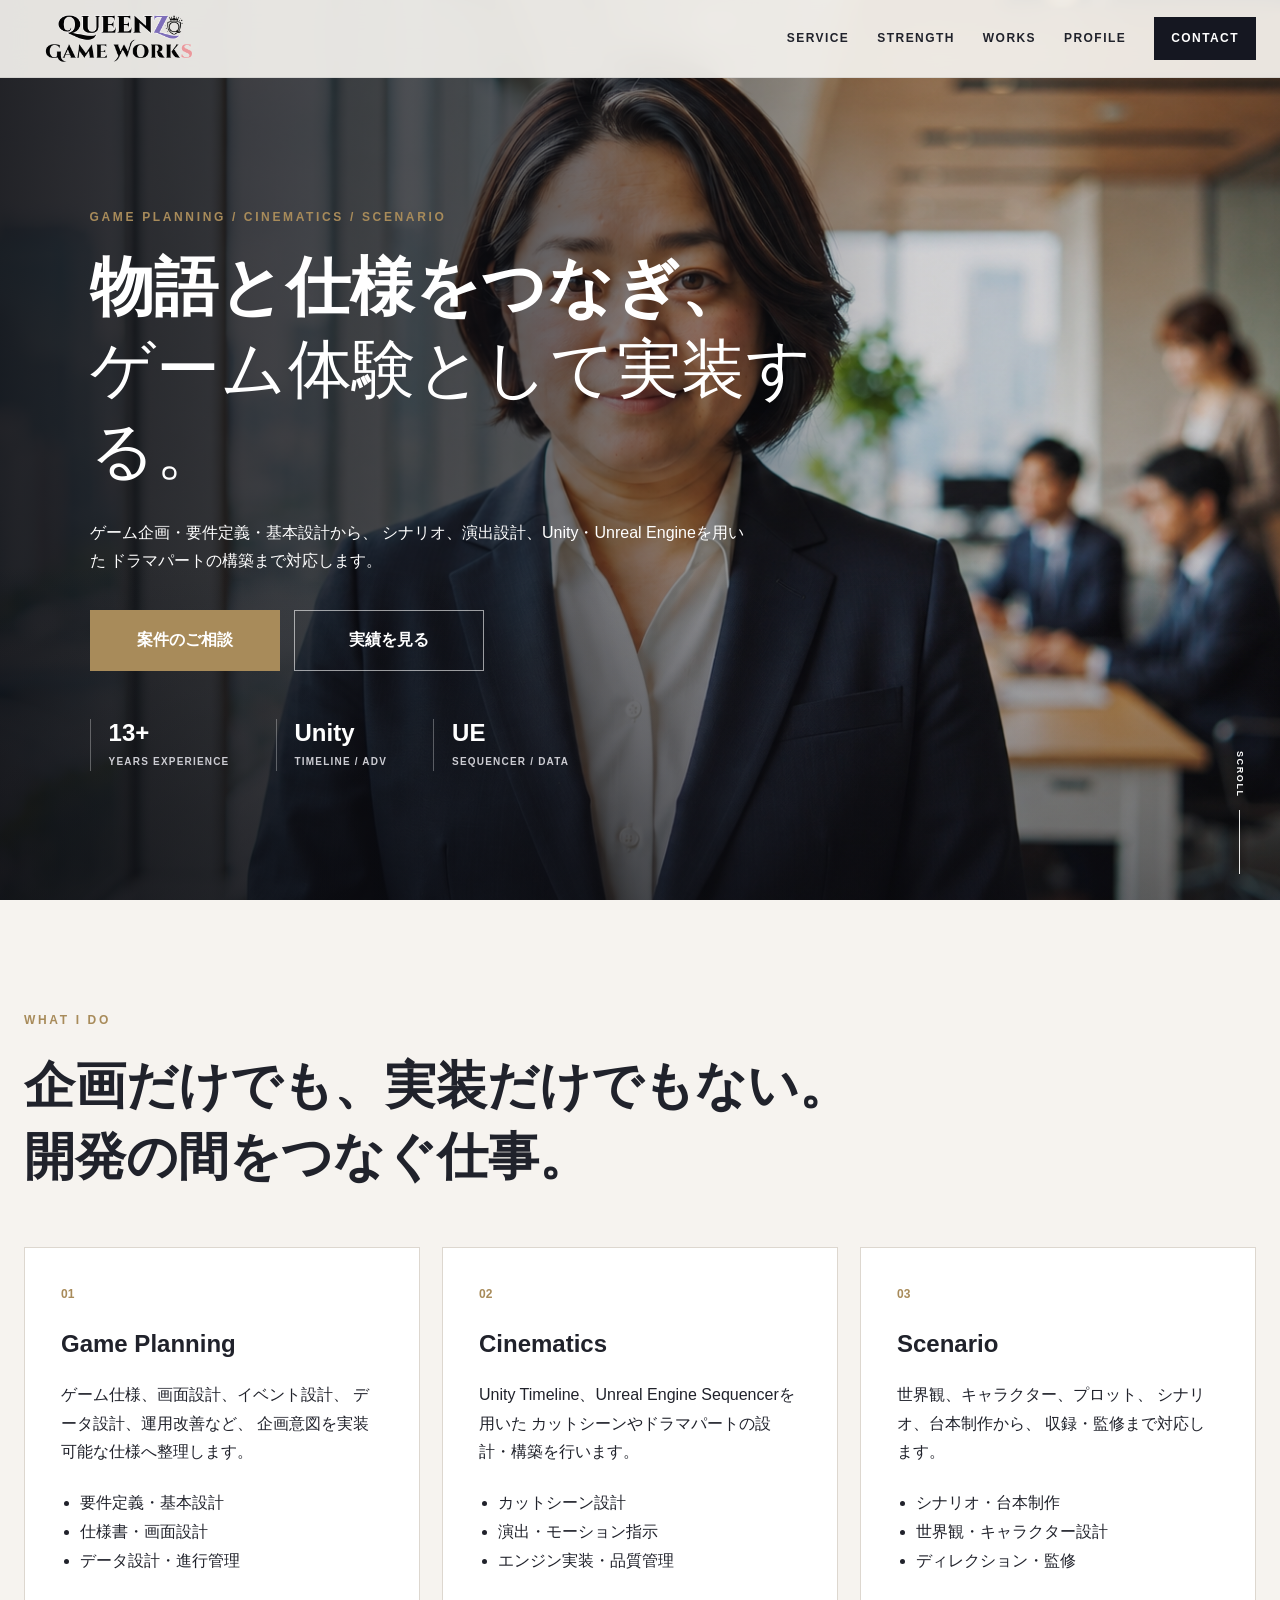
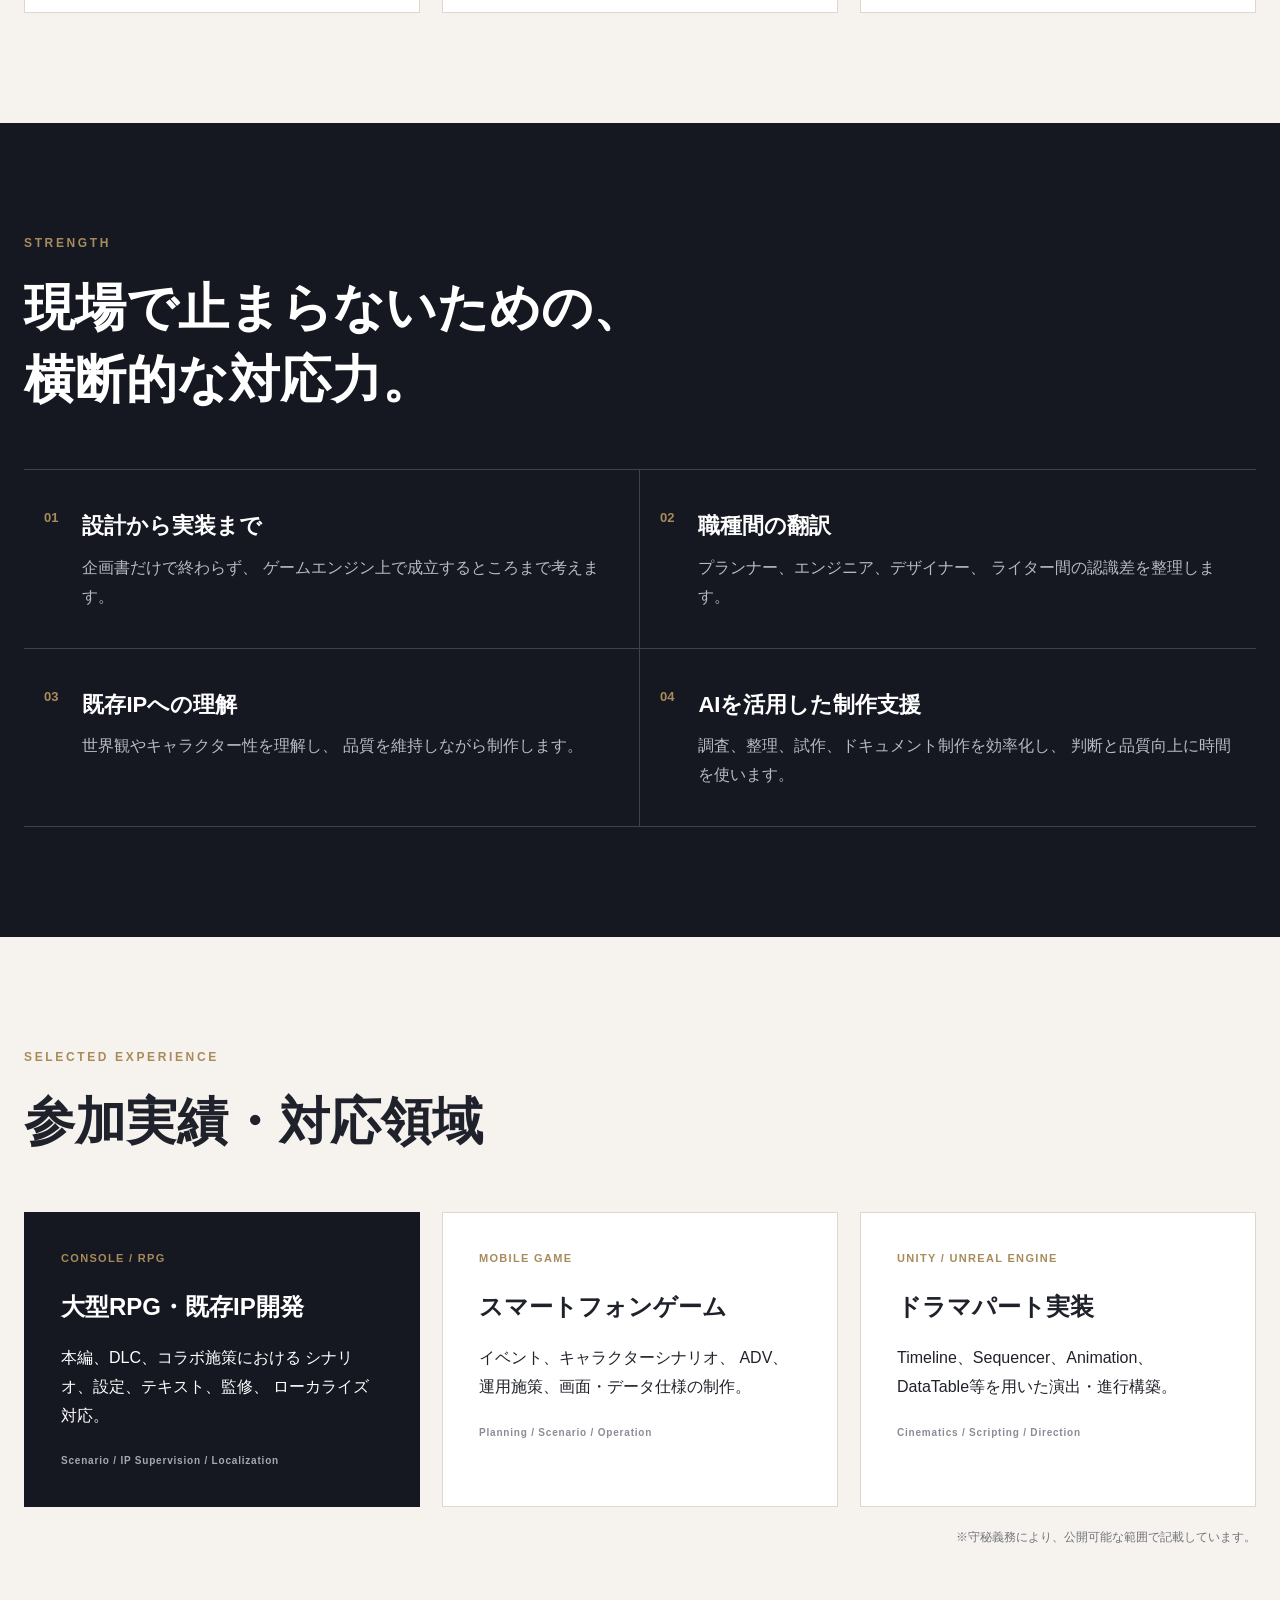
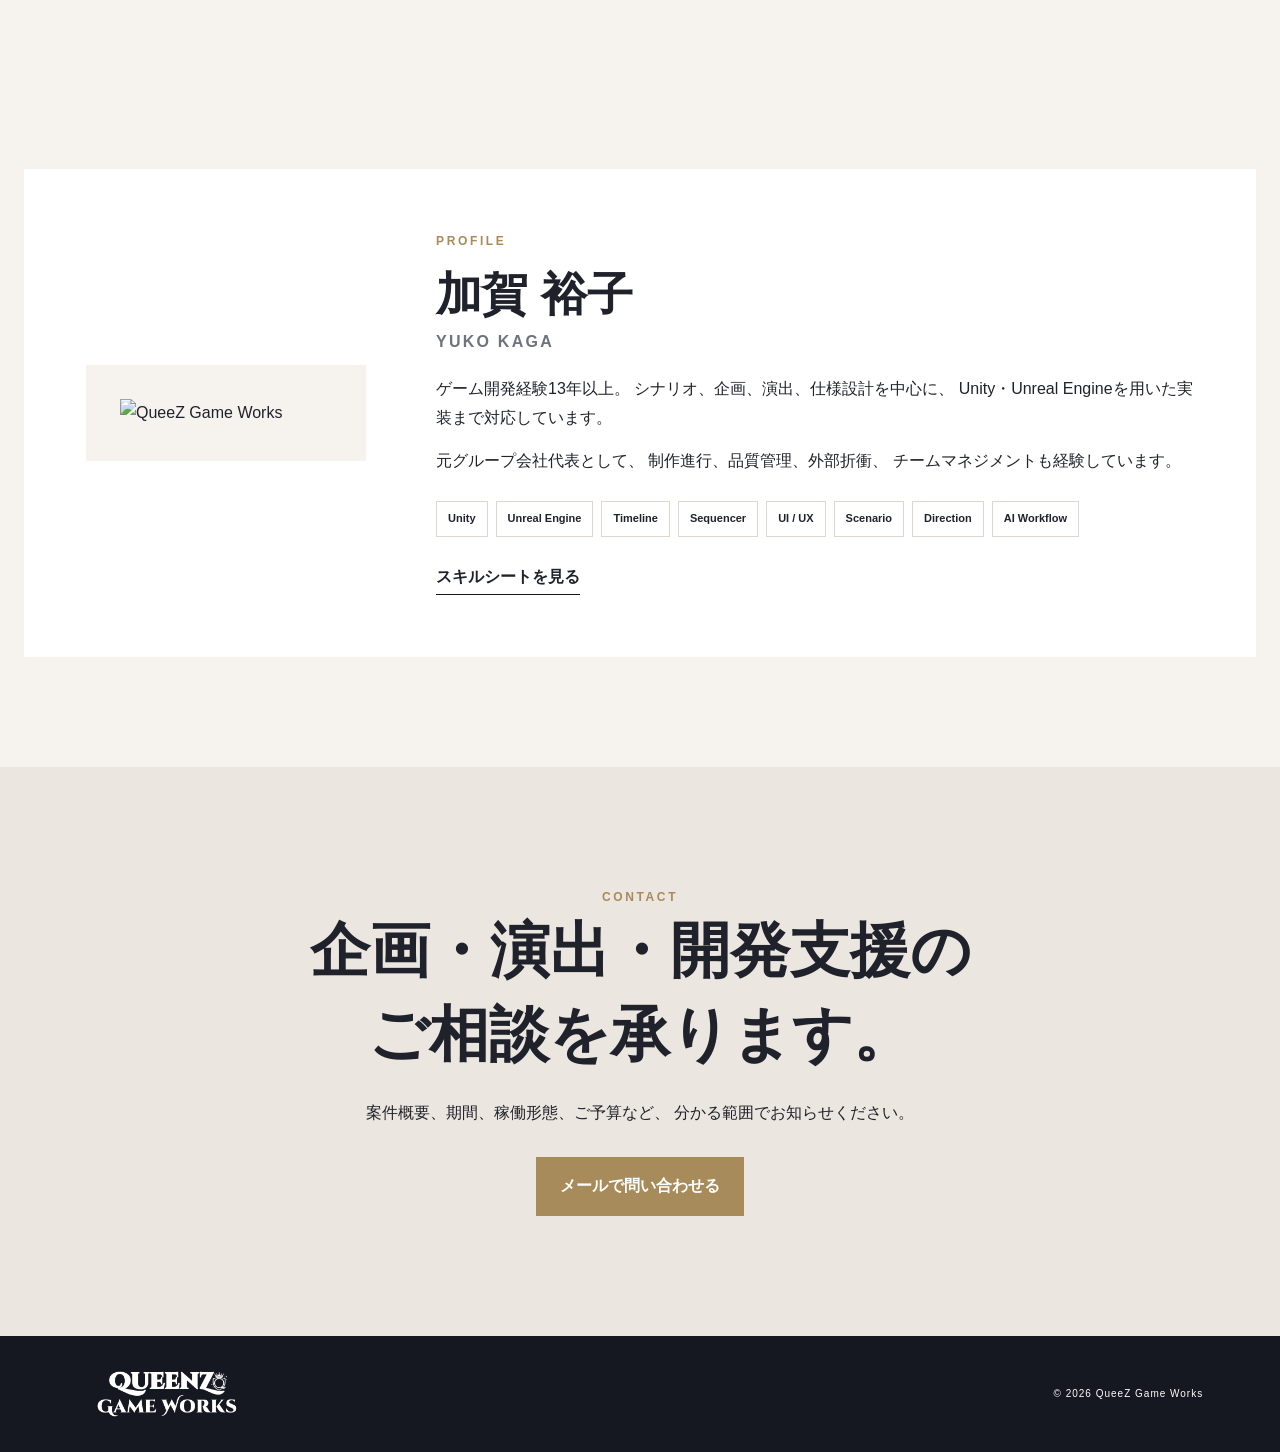
==== index.html @ e7b19c95 "LP作成中" ====
<!DOCTYPE html>
<html lang="ja">
<head>
  <meta charset="UTF-8">

  <meta
    name="viewport"
    content="width=device-width, initial-scale=1.0"
  >

  <meta
    name="description"
    content="QueeZ Game Worksは、ゲーム企画・シナリオ・カットシーン・Unity・Unreal Engineを中心に、ゲーム開発を支援するフリーランス事業です。"
  >

  <title>QueeZ Game Works</title>

  <link rel="stylesheet" href="style.css">
</head>

<body>

  <!-- ヘッダー -->
  <header class="site-header">

    <div class="header-inner">

      <a href="#top" class="header-logo">
        <img
          src="assets/logo.png"
          alt="QueeZ Game Works"
        >
      </a>

      <nav class="header-nav">
        <a href="#service">SERVICE</a>
        <a href="#strength">STRENGTH</a>
        <a href="#works">WORKS</a>
        <a href="#profile">PROFILE</a>
        <a href="#contact" class="contact-link">CONTACT</a>
      </nav>

      <button
        class="menu-button"
        type="button"
        aria-label="メニューを開く"
      >
        <span></span>
        <span></span>
        <span></span>
      </button>

    </div>

  </header>


  <main id="top">

    <!-- ヒーロー -->
    <section class="hero">

      <div class="hero-overlay"></div>

      <div class="hero-content">

        <p class="hero-label">
          GAME PLANNING / CINEMATICS / SCENARIO
        </p>

        <h1 class="hero-title">
          物語と仕様をつなぎ、<br>
          <span>ゲーム体験として実装する。</span>
        </h1>

        <p class="hero-description">
          ゲーム企画・要件定義・基本設計から、
          シナリオ、演出設計、Unity・Unreal Engineを用いた
          ドラマパートの構築まで対応します。
        </p>

        <div class="hero-buttons">

          <a href="#contact" class="button primary-button">
            案件のご相談
          </a>

          <a href="#works" class="button secondary-button">
            実績を見る
          </a>

        </div>

        <div class="hero-info">

          <div class="hero-info-item">
            <strong>13+</strong>
            <span>YEARS EXPERIENCE</span>
          </div>

          <div class="hero-info-item">
            <strong>Unity</strong>
            <span>TIMELINE / ADV</span>
          </div>

          <div class="hero-info-item">
            <strong>UE</strong>
            <span>SEQUENCER / DATA</span>
          </div>

        </div>

      </div>

      <a href="#service" class="scroll-guide">
        <span>SCROLL</span>
        <span class="scroll-line"></span>
      </a>

    </section>


    <!-- サービス -->
    <section class="section service-section" id="service">

      <div class="section-inner">

        <div class="section-heading">
          <p class="section-label">WHAT I DO</p>

          <h2>
            企画だけでも、実装だけでもない。<br>
            開発の間をつなぐ仕事。
          </h2>
        </div>

        <div class="service-grid">

          <article class="service-card">
            <p class="card-number">01</p>

            <h3>Game Planning</h3>

            <p>
              ゲーム仕様、画面設計、イベント設計、
              データ設計、運用改善など、
              企画意図を実装可能な仕様へ整理します。
            </p>

            <ul>
              <li>要件定義・基本設計</li>
              <li>仕様書・画面設計</li>
              <li>データ設計・進行管理</li>
            </ul>
          </article>

          <article class="service-card">
            <p class="card-number">02</p>

            <h3>Cinematics</h3>

            <p>
              Unity Timeline、Unreal Engine Sequencerを用いた
              カットシーンやドラマパートの設計・構築を行います。
            </p>

            <ul>
              <li>カットシーン設計</li>
              <li>演出・モーション指示</li>
              <li>エンジン実装・品質管理</li>
            </ul>
          </article>

          <article class="service-card">
            <p class="card-number">03</p>

            <h3>Scenario</h3>

            <p>
              世界観、キャラクター、プロット、
              シナリオ、台本制作から、
              収録・監修まで対応します。
            </p>

            <ul>
              <li>シナリオ・台本制作</li>
              <li>世界観・キャラクター設計</li>
              <li>ディレクション・監修</li>
            </ul>
          </article>

        </div>

      </div>

    </section>


    <!-- 強み -->
    <section class="section strength-section" id="strength">

      <div class="section-inner">

        <div class="section-heading light-heading">
          <p class="section-label">STRENGTH</p>

          <h2>
            現場で止まらないための、<br>
            横断的な対応力。
          </h2>
        </div>

        <div class="strength-grid">

          <article class="strength-item">
            <span>01</span>

            <div>
              <h3>設計から実装まで</h3>
              <p>
                企画書だけで終わらず、
                ゲームエンジン上で成立するところまで考えます。
              </p>
            </div>
          </article>

          <article class="strength-item">
            <span>02</span>

            <div>
              <h3>職種間の翻訳</h3>
              <p>
                プランナー、エンジニア、デザイナー、
                ライター間の認識差を整理します。
              </p>
            </div>
          </article>

          <article class="strength-item">
            <span>03</span>

            <div>
              <h3>既存IPへの理解</h3>
              <p>
                世界観やキャラクター性を理解し、
                品質を維持しながら制作します。
              </p>
            </div>
          </article>

          <article class="strength-item">
            <span>04</span>

            <div>
              <h3>AIを活用した制作支援</h3>
              <p>
                調査、整理、試作、ドキュメント制作を効率化し、
                判断と品質向上に時間を使います。
              </p>
            </div>
          </article>

        </div>

      </div>

    </section>


    <!-- 実績 -->
    <section class="section works-section" id="works">

      <div class="section-inner">

        <div class="section-heading">
          <p class="section-label">SELECTED EXPERIENCE</p>

          <h2>参加実績・対応領域</h2>
        </div>

        <div class="works-grid">

          <article class="works-card featured-card">

            <p class="works-category">CONSOLE / RPG</p>

            <h3>大型RPG・既存IP開発</h3>

            <p>
              本編、DLC、コラボ施策における
              シナリオ、設定、テキスト、監修、
              ローカライズ対応。
            </p>

            <span>
              Scenario / IP Supervision / Localization
            </span>

          </article>

          <article class="works-card">

            <p class="works-category">MOBILE GAME</p>

            <h3>スマートフォンゲーム</h3>

            <p>
              イベント、キャラクターシナリオ、
              ADV、運用施策、画面・データ仕様の制作。
            </p>

            <span>
              Planning / Scenario / Operation
            </span>

          </article>

          <article class="works-card">

            <p class="works-category">UNITY / UNREAL ENGINE</p>

            <h3>ドラマパート実装</h3>

            <p>
              Timeline、Sequencer、Animation、
              DataTable等を用いた演出・進行構築。
            </p>

            <span>
              Cinematics / Scripting / Direction
            </span>

          </article>

        </div>

        <p class="works-note">
          ※守秘義務により、公開可能な範囲で記載しています。
        </p>

      </div>

    </section>


    <!-- プロフィール -->
    <section class="section profile-section" id="profile">

      <div class="section-inner">

        <div class="profile-box">

          <div class="profile-logo-box">
            <img
              src="assets/logo-mark.png"
              alt="QueeZ Game Works"
            >
          </div>

          <div class="profile-content">

            <p class="section-label">PROFILE</p>

            <h2>
              加賀 裕子
              <span>YUKO KAGA</span>
            </h2>

            <p>
              ゲーム開発経験13年以上。
              シナリオ、企画、演出、仕様設計を中心に、
              Unity・Unreal Engineを用いた実装まで対応しています。
            </p>

            <p>
              元グループ会社代表として、
              制作進行、品質管理、外部折衝、
              チームマネジメントも経験しています。
            </p>

            <div class="skill-list">
              <span>Unity</span>
              <span>Unreal Engine</span>
              <span>Timeline</span>
              <span>Sequencer</span>
              <span>UI / UX</span>
              <span>Scenario</span>
              <span>Direction</span>
              <span>AI Workflow</span>
            </div>

            <a
              href="assets/skill-sheet.pdf"
              class="text-link"
              target="_blank"
            >
              スキルシートを見る
            </a>

          </div>

        </div>

      </div>

    </section>


    <!-- 問い合わせ -->
    <section class="contact-section" id="contact">

      <div class="contact-inner">

        <p class="section-label">CONTACT</p>

        <h2>
          企画・演出・開発支援の<br>
          ご相談を承ります。
        </h2>

        <p>
          案件概要、期間、稼働形態、ご予算など、
          分かる範囲でお知らせください。
        </p>

        <a
          href="mailto:your-email@example.com"
          class="button primary-button"
        >
          メールで問い合わせる
        </a>

      </div>

    </section>

  </main>


  <!-- フッター -->
  <footer class="site-footer">

    <img
      src="assets/logo.png"
      alt="QueeZ Game Works"
    >

    <p>
      © 2026 QueeZ Game Works
    </p>

  </footer>


  <script src="script.js"></script>

</body>
</html>
---- style.css ----
:root {
  --color-bg: #f6f3ef;
  --color-white: #ffffff;
  --color-dark: #151721;
  --color-dark-soft: #242733;
  --color-text: #20222b;
  --color-muted: #70727c;
  --color-accent: #a88b5a;
  --color-border: #ddd7cf;
  --header-height: 78px;
}

* {
  box-sizing: border-box;
}

html {
  scroll-behavior: smooth;
}

body {
  margin: 0;
  color: var(--color-text);
  background: var(--color-bg);
  font-family:
    "Noto Sans JP",
    "Yu Gothic",
    "Meiryo",
    sans-serif;
  line-height: 1.8;
}

img {
  display: block;
  max-width: 100%;
}

a {
  color: inherit;
  text-decoration: none;
}

button {
  font: inherit;
}

.site-header {
  position: fixed;
  top: 0;
  right: 0;
  left: 0;
  z-index: 100;
  height: var(--header-height);
  background: rgba(246, 243, 239, 0.92);
  border-bottom: 1px solid rgba(21, 23, 33, 0.08);
  backdrop-filter: blur(14px);
}

.header-inner {
  display: flex;
  align-items: center;
  justify-content: space-between;
  width: min(1240px, calc(100% - 48px));
  height: 100%;
  margin: 0 auto;
}

.header-logo {
  display: flex;
  align-items: center;
  width: 190px;
  min-height: 44px;
}

.header-logo img {
  width: 100%;
  height: auto;
}

.header-nav {
  display: flex;
  align-items: center;
  gap: 28px;
  font-size: 12px;
  font-weight: 700;
  letter-spacing: 0.12em;
}

.header-nav a {
  position: relative;
  padding: 8px 0;
}

.header-nav a::after {
  position: absolute;
  right: 0;
  bottom: 0;
  left: 0;
  height: 1px;
  content: "";
  background: var(--color-accent);
  transform: scaleX(0);
  transform-origin: right;
  transition: transform 0.25s ease;
}

.header-nav a:hover::after {
  transform: scaleX(1);
  transform-origin: left;
}

.header-nav .contact-link {
  padding: 11px 17px;
  color: var(--color-white);
  background: var(--color-dark);
}

.header-nav .contact-link::after {
  display: none;
}

.menu-button {
  display: none;
  width: 42px;
  padding: 8px;
  border: 0;
  background: transparent;
  cursor: pointer;
}

.menu-button span {
  display: block;
  height: 1px;
  margin: 7px 0;
  background: var(--color-dark);
}

.hero {
  position: relative;
  display: flex;
  min-height: 760px;
  height: 100vh;
  padding: calc(var(--header-height) + 72px) 7vw 72px;
  color: var(--color-white);
  background:
    linear-gradient(
      90deg,
      rgba(10, 11, 16, 0.9) 0%,
      rgba(10, 11, 16, 0.68) 38%,
      rgba(10, 11, 16, 0.18) 72%
    ),
    url("assets/hero.png") center / cover no-repeat;
  align-items: center;
}

.hero-overlay {
  position: absolute;
  inset: 0;
  background:
    linear-gradient(
      0deg,
      rgba(10, 11, 16, 0.45),
      rgba(10, 11, 16, 0) 38%
    );
}

.hero-content {
  position: relative;
  z-index: 2;
  width: min(760px, 100%);
}

.hero-label,
.section-label {
  margin: 0 0 18px;
  color: var(--color-accent);
  font-size: 12px;
  font-weight: 700;
  letter-spacing: 0.22em;
}

.hero-title {
  margin: 0 0 26px;
  font-size: clamp(42px, 5vw, 76px);
  line-height: 1.28;
  letter-spacing: 0.01em;
}

.hero-title span {
  font-weight: 500;
}

.hero-description {
  max-width: 660px;
  margin: 0;
  font-size: 16px;
}

.hero-buttons {
  display: flex;
  gap: 14px;
  margin-top: 34px;
}

.button {
  display: inline-flex;
  align-items: center;
  justify-content: center;
  min-width: 190px;
  padding: 15px 24px;
  font-weight: 700;
  transition:
    transform 0.25s ease,
    opacity 0.25s ease;
}

.button:hover {
  transform: translateY(-2px);
  opacity: 0.9;
}

.primary-button {
  color: var(--color-white);
  background: var(--color-accent);
}

.secondary-button {
  color: var(--color-white);
  border: 1px solid rgba(255, 255, 255, 0.58);
}

.hero-info {
  display: flex;
  gap: 46px;
  margin-top: 48px;
}

.hero-info-item {
  padding-left: 18px;
  border-left: 1px solid rgba(255, 255, 255, 0.3);
}

.hero-info-item strong {
  display: block;
  font-size: 24px;
  line-height: 1.2;
}

.hero-info-item span {
  display: block;
  margin-top: 5px;
  color: #ccccd2;
  font-size: 10px;
  font-weight: 600;
  letter-spacing: 0.12em;
}

.scroll-guide {
  position: absolute;
  right: 32px;
  bottom: 26px;
  z-index: 2;
  display: flex;
  align-items: center;
  gap: 12px;
  font-size: 9px;
  font-weight: 700;
  letter-spacing: 0.18em;
  writing-mode: vertical-rl;
}

.scroll-line {
  width: 1px;
  height: 64px;
  background: rgba(255, 255, 255, 0.9);
}

.section {
  padding: 110px 24px;
}

.section-inner {
  width: min(1240px, 100%);
  margin: 0 auto;
}

.section-heading {
  margin-bottom: 54px;
}

.section-heading h2 {
  margin: 0;
  font-size: clamp(30px, 4vw, 52px);
  line-height: 1.4;
}

.service-grid {
  display: grid;
  grid-template-columns: repeat(3, 1fr);
  gap: 22px;
}

.service-card {
  padding: 36px;
  background: var(--color-white);
  border: 1px solid var(--color-border);
}

.card-number {
  margin: 0;
  color: var(--color-accent);
  font-size: 12px;
  font-weight: 700;
}

.service-card h3 {
  margin: 16px 0;
  font-size: 24px;
}

.service-card p {
  margin: 0;
}

.service-card ul {
  margin: 22px 0 0;
  padding-left: 1.2em;
}

.strength-section {
  color: var(--color-white);
  background: var(--color-dark);
}

.strength-grid {
  display: grid;
  grid-template-columns: 1fr 1fr;
  border-top: 1px solid #40424c;
}

.strength-item {
  display: flex;
  gap: 24px;
  padding: 36px 20px;
  border-bottom: 1px solid #40424c;
}

.strength-item:nth-child(odd) {
  border-right: 1px solid #40424c;
}

.strength-item > span {
  color: var(--color-accent);
  font-size: 13px;
  font-weight: 700;
}

.strength-item h3 {
  margin: 0 0 8px;
  font-size: 22px;
}

.strength-item p {
  margin: 0;
  color: #b9bac1;
}

.works-grid {
  display: grid;
  grid-template-columns: repeat(3, 1fr);
  gap: 22px;
}

.works-card {
  padding: 36px;
  background: var(--color-white);
  border: 1px solid var(--color-border);
}

.featured-card {
  color: var(--color-white);
  background: var(--color-dark);
  border-color: var(--color-dark);
}

.works-category {
  margin: 0;
  color: var(--color-accent);
  font-size: 11px;
  font-weight: 700;
  letter-spacing: 0.12em;
}

.works-card h3 {
  margin: 16px 0;
  font-size: 24px;
}

.works-card > span {
  display: block;
  margin-top: 22px;
  color: #8a8c94;
  font-size: 10px;
  font-weight: 600;
  letter-spacing: 0.08em;
}

.featured-card > span {
  color: #a8a9af;
}

.works-note {
  margin: 20px 0 0;
  color: var(--color-muted);
  font-size: 12px;
  text-align: right;
}

.profile-box {
  display: grid;
  grid-template-columns: 280px 1fr;
  gap: 70px;
  padding: 62px;
  background: var(--color-white);
  align-items: center;
}

.profile-logo-box {
  padding: 34px;
  background: var(--color-bg);
}

.profile-logo-box img {
  width: 100%;
  height: auto;
}

.profile-content h2 {
  margin: 0 0 24px;
  font-size: 46px;
  line-height: 1.2;
}

.profile-content h2 span {
  display: block;
  margin-top: 10px;
  color: var(--color-muted);
  font-size: 16px;
  letter-spacing: 0.14em;
}

.profile-content p {
  margin: 0 0 14px;
}

.skill-list {
  display: flex;
  flex-wrap: wrap;
  gap: 8px;
  margin: 26px 0;
}

.skill-list span {
  padding: 7px 11px;
  border: 1px solid var(--color-border);
  font-size: 11px;
  font-weight: 700;
}

.text-link {
  display: inline-block;
  padding-bottom: 2px;
  font-weight: 700;
  border-bottom: 1px solid var(--color-dark);
}

.contact-section {
  padding: 120px 24px;
  text-align: center;
  background: #ebe6df;
}

.contact-inner {
  width: min(900px, 100%);
  margin: 0 auto;
}

.contact-inner h2 {
  margin: 0 0 22px;
  font-size: clamp(36px, 5vw, 60px);
  line-height: 1.4;
}

.contact-inner p {
  margin: 0;
}

.contact-inner .button {
  margin-top: 30px;
}

.site-footer {
  display: flex;
  align-items: center;
  justify-content: space-between;
  padding: 30px max(6vw, 24px);
  color: var(--color-white);
  background: var(--color-dark);
}

.site-footer img {
  width: 180px;
  filter: brightness(0) invert(1);
}

.site-footer p {
  margin: 0;
  font-size: 10px;
  letter-spacing: 0.1em;
}

@media (max-width: 900px) {
  .header-nav {
    display: none;
  }

  .menu-button {
    display: block;
  }

  .service-grid,
  .works-grid,
  .strength-grid {
    grid-template-columns: 1fr;
  }

  .strength-item:nth-child(odd) {
    border-right: 0;
  }

  .profile-box {
    grid-template-columns: 1fr;
    gap: 34px;
  }

  .profile-logo-box {
    width: 190px;
  }
}

@media (max-width: 640px) {
  :root {
    --header-height: 66px;
  }

  .header-inner {
    width: min(100% - 28px, 1240px);
  }

  .header-logo {
    width: 150px;
  }

  .hero {
    min-height: 720px;
    padding: calc(var(--header-height) + 56px) 22px 54px;
    background-position: 62% center;
  }

  .hero-title {
    font-size: 38px;
  }

  .hero-description {
    font-size: 14px;
  }

  .hero-buttons {
    flex-direction: column;
    align-items: flex-start;
  }

  .hero-info {
    gap: 18px;
  }

  .hero-info-item {
    padding-left: 12px;
  }

  .hero-info-item strong {
    font-size: 18px;
  }

  .scroll-guide {
    display: none;
  }

  .section {
    padding: 78px 20px;
  }

  .service-card,
  .works-card {
    padding: 28px;
  }

  .profile-box {
    padding: 30px;
  }

  .profile-content h2 {
    font-size: 38px;
  }

  .site-footer {
    flex-direction: column;
    gap: 18px;
  }
}
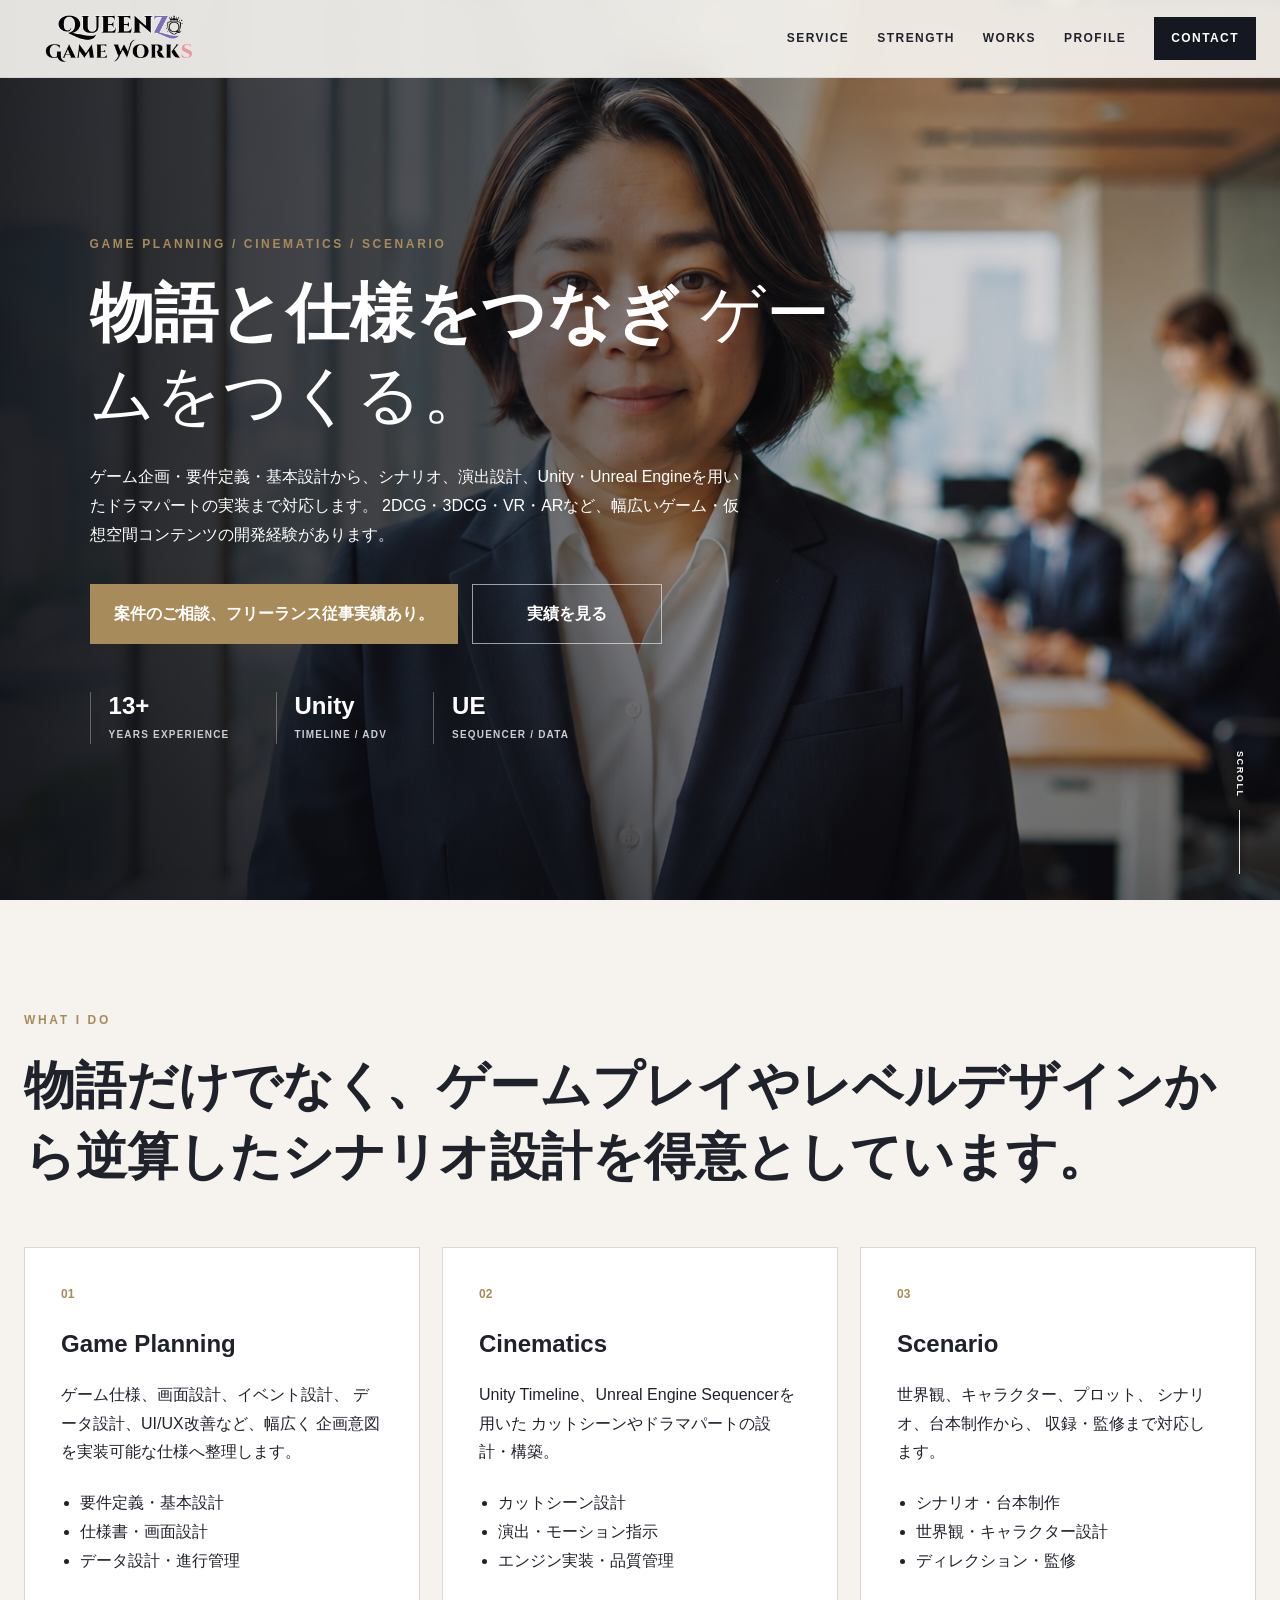
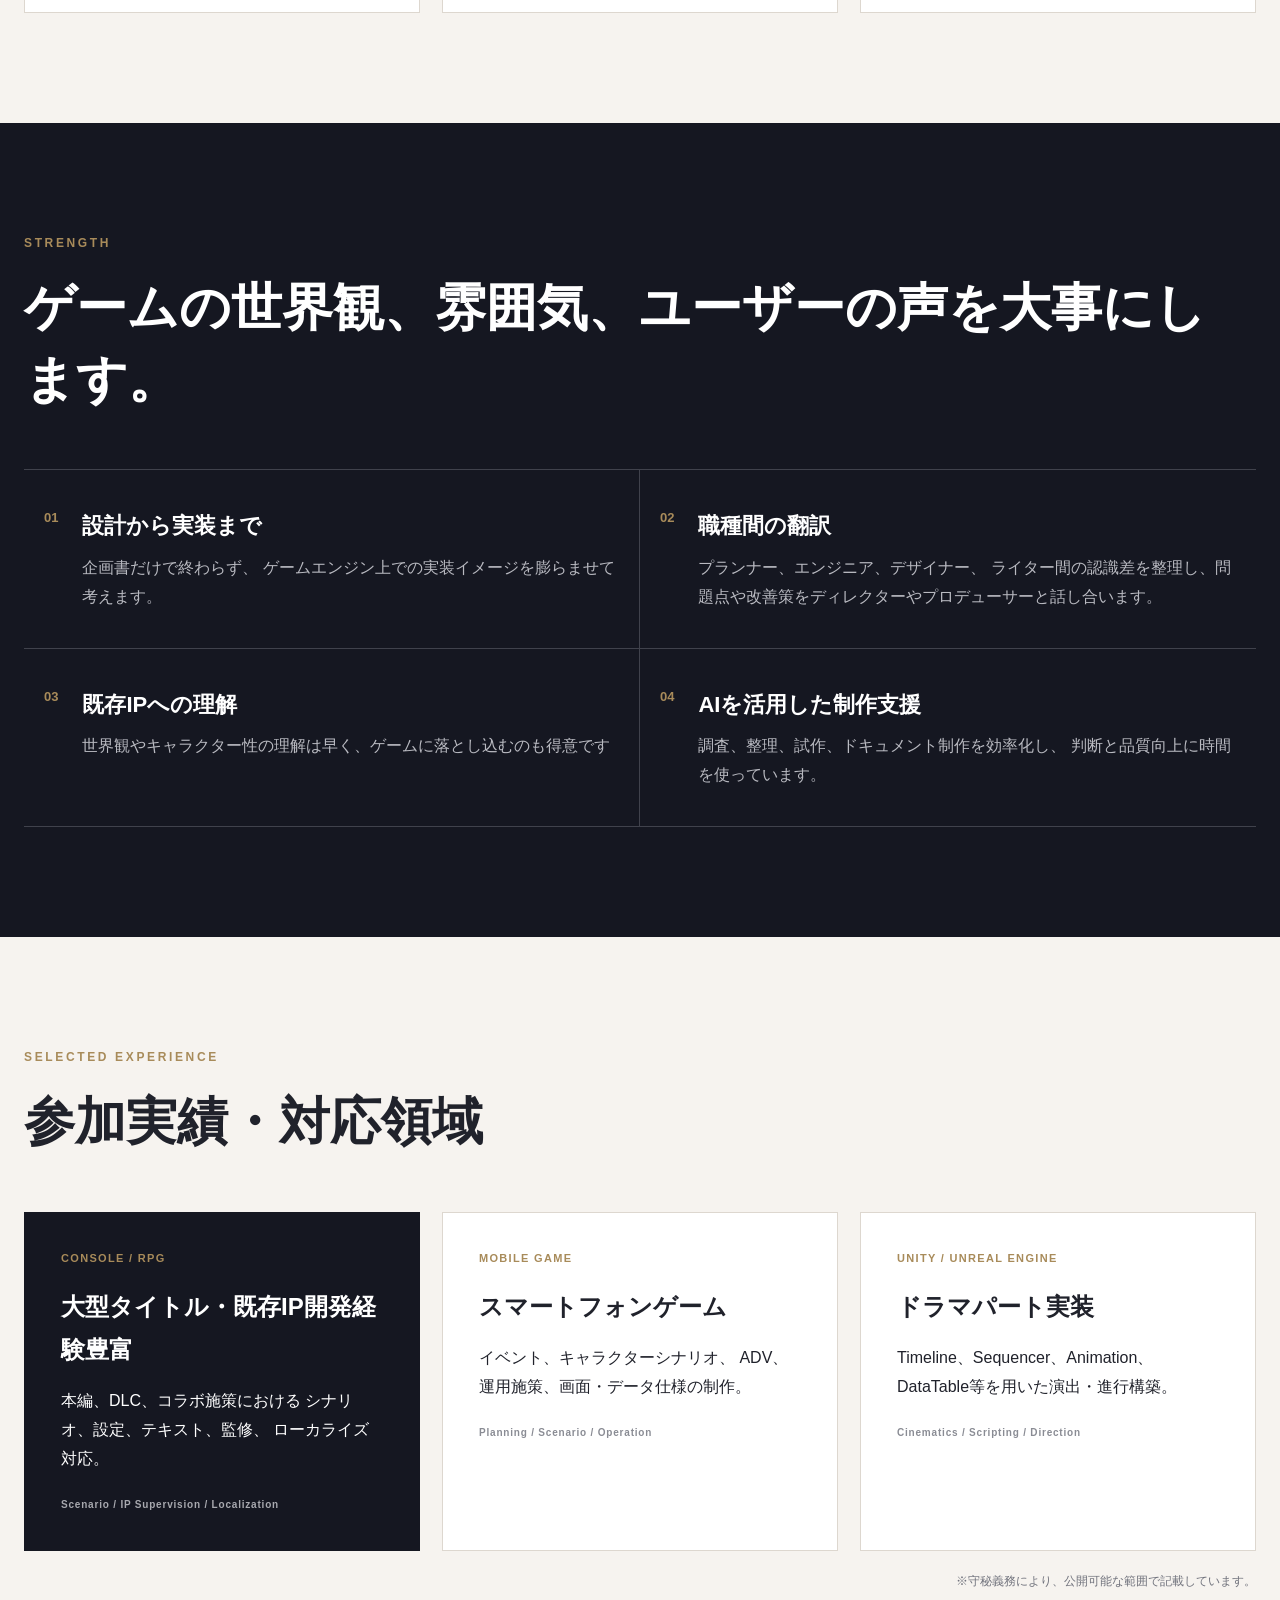
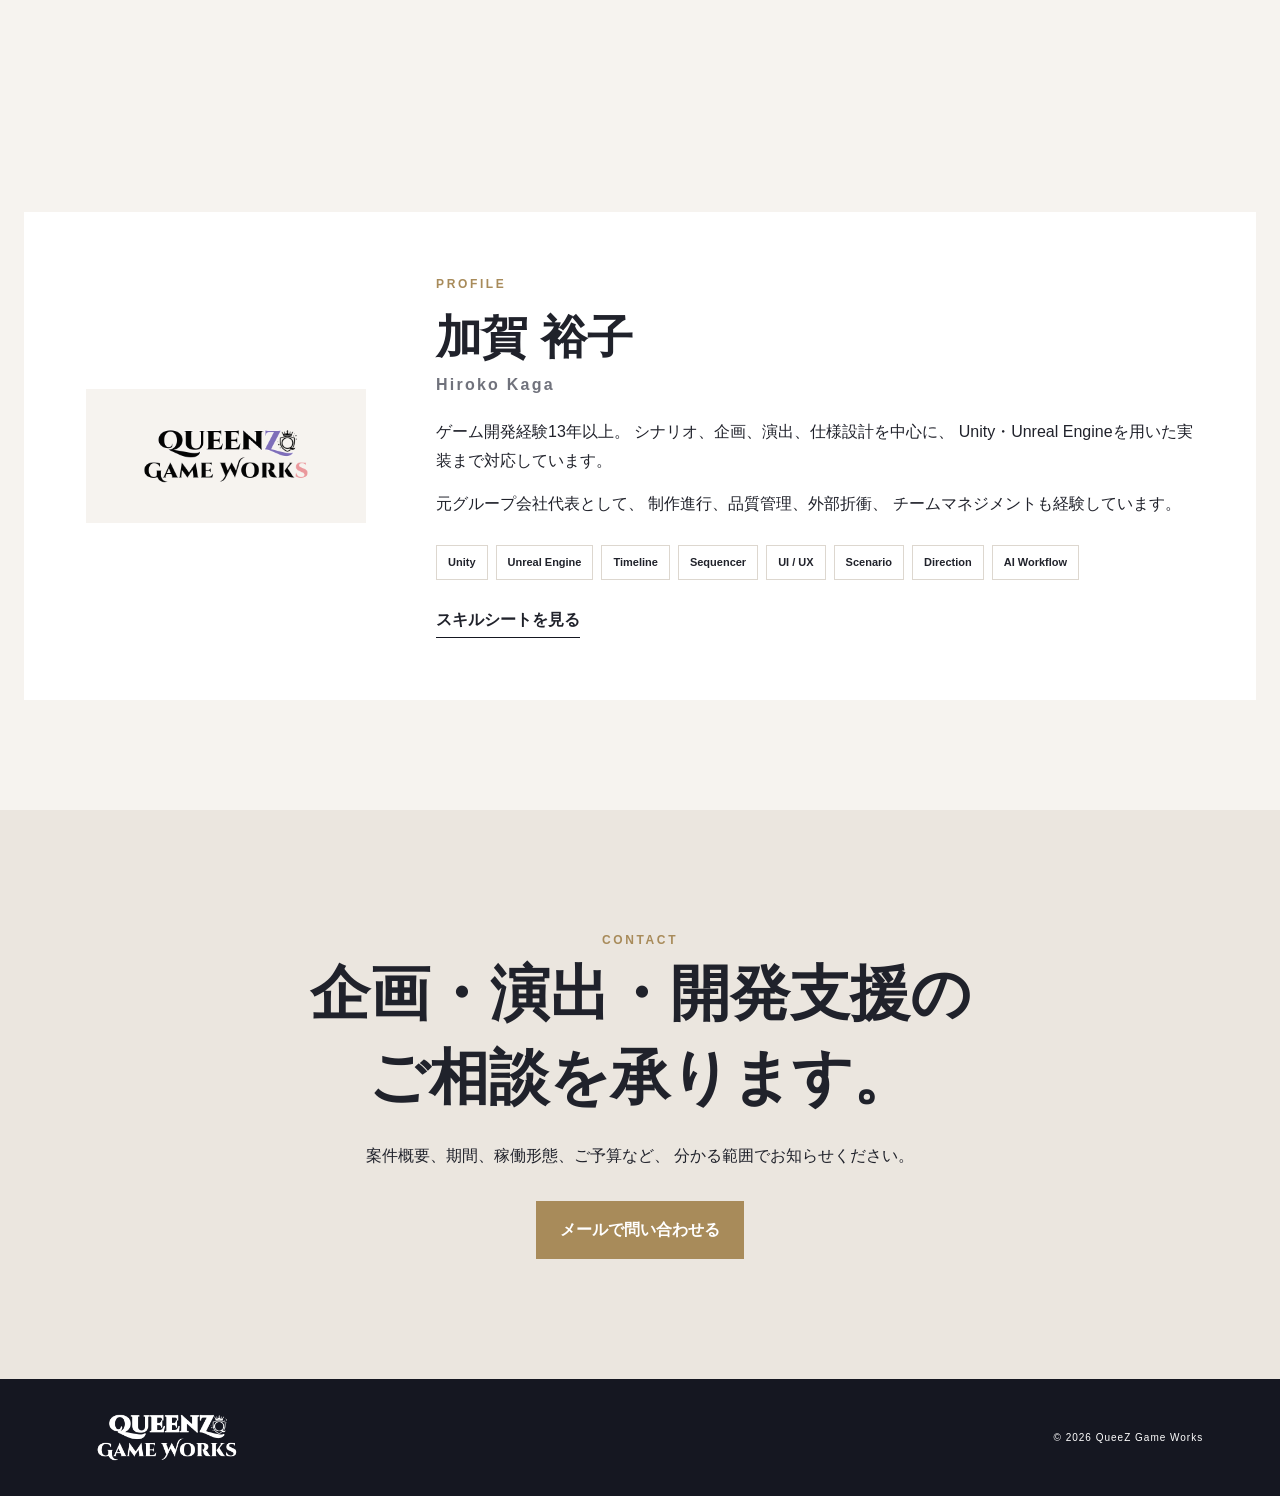
==== commit 1de73bd9: "feat: connect AI-husband frontend to FastAPI backend" ====
--- a/index.html
+++ b/index.html
@@ -10,7 +10,7 @@
 
   <meta
     name="description"
-    content="QueeZ Game Worksは、ゲーム企画・シナリオ・カットシーン・Unity・Unreal Engineを中心に、ゲーム開発を支援するフリーランス事業です。"
+    content="QueeZ Game Worksは、ゲーム企画・シナリオ・カットシーン・Unity・Unreal Engineを中心に、ゲーム開発を支援します"
   >
 
   <title>QueeZ Game Works</title>
@@ -69,20 +69,19 @@
         </p>
 
         <h1 class="hero-title">
-          物語と仕様をつなぎ、<br>
-          <span>ゲーム体験として実装する。</span>
+          物語と仕様をつなぎ
+          <span>ゲームをつくる。</span>
         </h1>
 
         <p class="hero-description">
-          ゲーム企画・要件定義・基本設計から、
-          シナリオ、演出設計、Unity・Unreal Engineを用いた
-          ドラマパートの構築まで対応します。
+          ゲーム企画・要件定義・基本設計から、シナリオ、演出設計、Unity・Unreal Engineを用いたドラマパートの実装まで対応します。
+2DCG・3DCG・VR・ARなど、幅広いゲーム・仮想空間コンテンツの開発経験があります。
         </p>
 
         <div class="hero-buttons">
 
           <a href="#contact" class="button primary-button">
-            案件のご相談
+            案件のご相談、フリーランス従事実績あり。
           </a>
 
           <a href="#works" class="button secondary-button">
@@ -129,8 +128,7 @@
           <p class="section-label">WHAT I DO</p>
 
           <h2>
-            企画だけでも、実装だけでもない。<br>
-            開発の間をつなぐ仕事。
+            物語だけでなく、ゲームプレイやレベルデザインから逆算したシナリオ設計を得意としています。
           </h2>
         </div>
 
@@ -143,7 +141,7 @@
 
             <p>
               ゲーム仕様、画面設計、イベント設計、
-              データ設計、運用改善など、
+              データ設計、UI/UX改善など、幅広く
               企画意図を実装可能な仕様へ整理します。
             </p>
 
@@ -161,7 +159,7 @@
 
             <p>
               Unity Timeline、Unreal Engine Sequencerを用いた
-              カットシーンやドラマパートの設計・構築を行います。
+              カットシーンやドラマパートの設計・構築。
             </p>
 
             <ul>
@@ -205,8 +203,7 @@
           <p class="section-label">STRENGTH</p>
 
           <h2>
-            現場で止まらないための、<br>
-            横断的な対応力。
+            ゲームの世界観、雰囲気、ユーザーの声を大事にします。
           </h2>
         </div>
 
@@ -219,7 +216,7 @@
               <h3>設計から実装まで</h3>
               <p>
                 企画書だけで終わらず、
-                ゲームエンジン上で成立するところまで考えます。
+                ゲームエンジン上での実装イメージを膨らませて考えます。
               </p>
             </div>
           </article>
@@ -231,7 +228,7 @@
               <h3>職種間の翻訳</h3>
               <p>
                 プランナー、エンジニア、デザイナー、
-                ライター間の認識差を整理します。
+                ライター間の認識差を整理し、問題点や改善策をディレクターやプロデューサーと話し合います。
               </p>
             </div>
           </article>
@@ -242,8 +239,7 @@
             <div>
               <h3>既存IPへの理解</h3>
               <p>
-                世界観やキャラクター性を理解し、
-                品質を維持しながら制作します。
+                世界観やキャラクター性の理解は早く、ゲームに落とし込むのも得意です
               </p>
             </div>
           </article>
@@ -255,7 +251,7 @@
               <h3>AIを活用した制作支援</h3>
               <p>
                 調査、整理、試作、ドキュメント制作を効率化し、
-                判断と品質向上に時間を使います。
+                判断と品質向上に時間を使っています。
               </p>
             </div>
           </article>
@@ -284,7 +280,7 @@
 
             <p class="works-category">CONSOLE / RPG</p>
 
-            <h3>大型RPG・既存IP開発</h3>
+            <h3>大型タイトル・既存IP開発経験豊富</h3>
 
             <p>
               本編、DLC、コラボ施策における
@@ -352,31 +348,31 @@
 
           <div class="profile-logo-box">
             <img
-              src="assets/logo-mark.png"
+              src="assets/logo.png"
               alt="QueeZ Game Works"
             >
           </div>
 
           <div class="profile-content">
 
-            <p class="section-label">PROFILE</p>
-
-            <h2>
-              加賀 裕子
-              <span>YUKO KAGA</span>
-            </h2>
-
-            <p>
-              ゲーム開発経験13年以上。
-              シナリオ、企画、演出、仕様設計を中心に、
-              Unity・Unreal Engineを用いた実装まで対応しています。
-            </p>
-
-            <p>
-              元グループ会社代表として、
-              制作進行、品質管理、外部折衝、
-              チームマネジメントも経験しています。
-            </p>
+           <p class="section-label">PROFILE</p>
+
+<h2>
+  加賀 裕子
+  <span>Hiroko Kaga</span>
+</h2>
+
+<p>
+  ゲーム開発経験13年以上。
+  シナリオ、企画、演出、仕様設計を中心に、
+  Unity・Unreal Engineを用いた実装まで対応しています。
+</p>
+
+<p>
+  元グループ会社代表として、
+  制作進行、品質管理、外部折衝、
+  チームマネジメントも経験しています。
+</p>
 
             <div class="skill-list">
               <span>Unity</span>
@@ -424,7 +420,7 @@
         </p>
 
         <a
-          href="mailto:your-email@example.com"
+          href="mailto:kagahiro2019@gmail.com"
           class="button primary-button"
         >
           メールで問い合わせる
